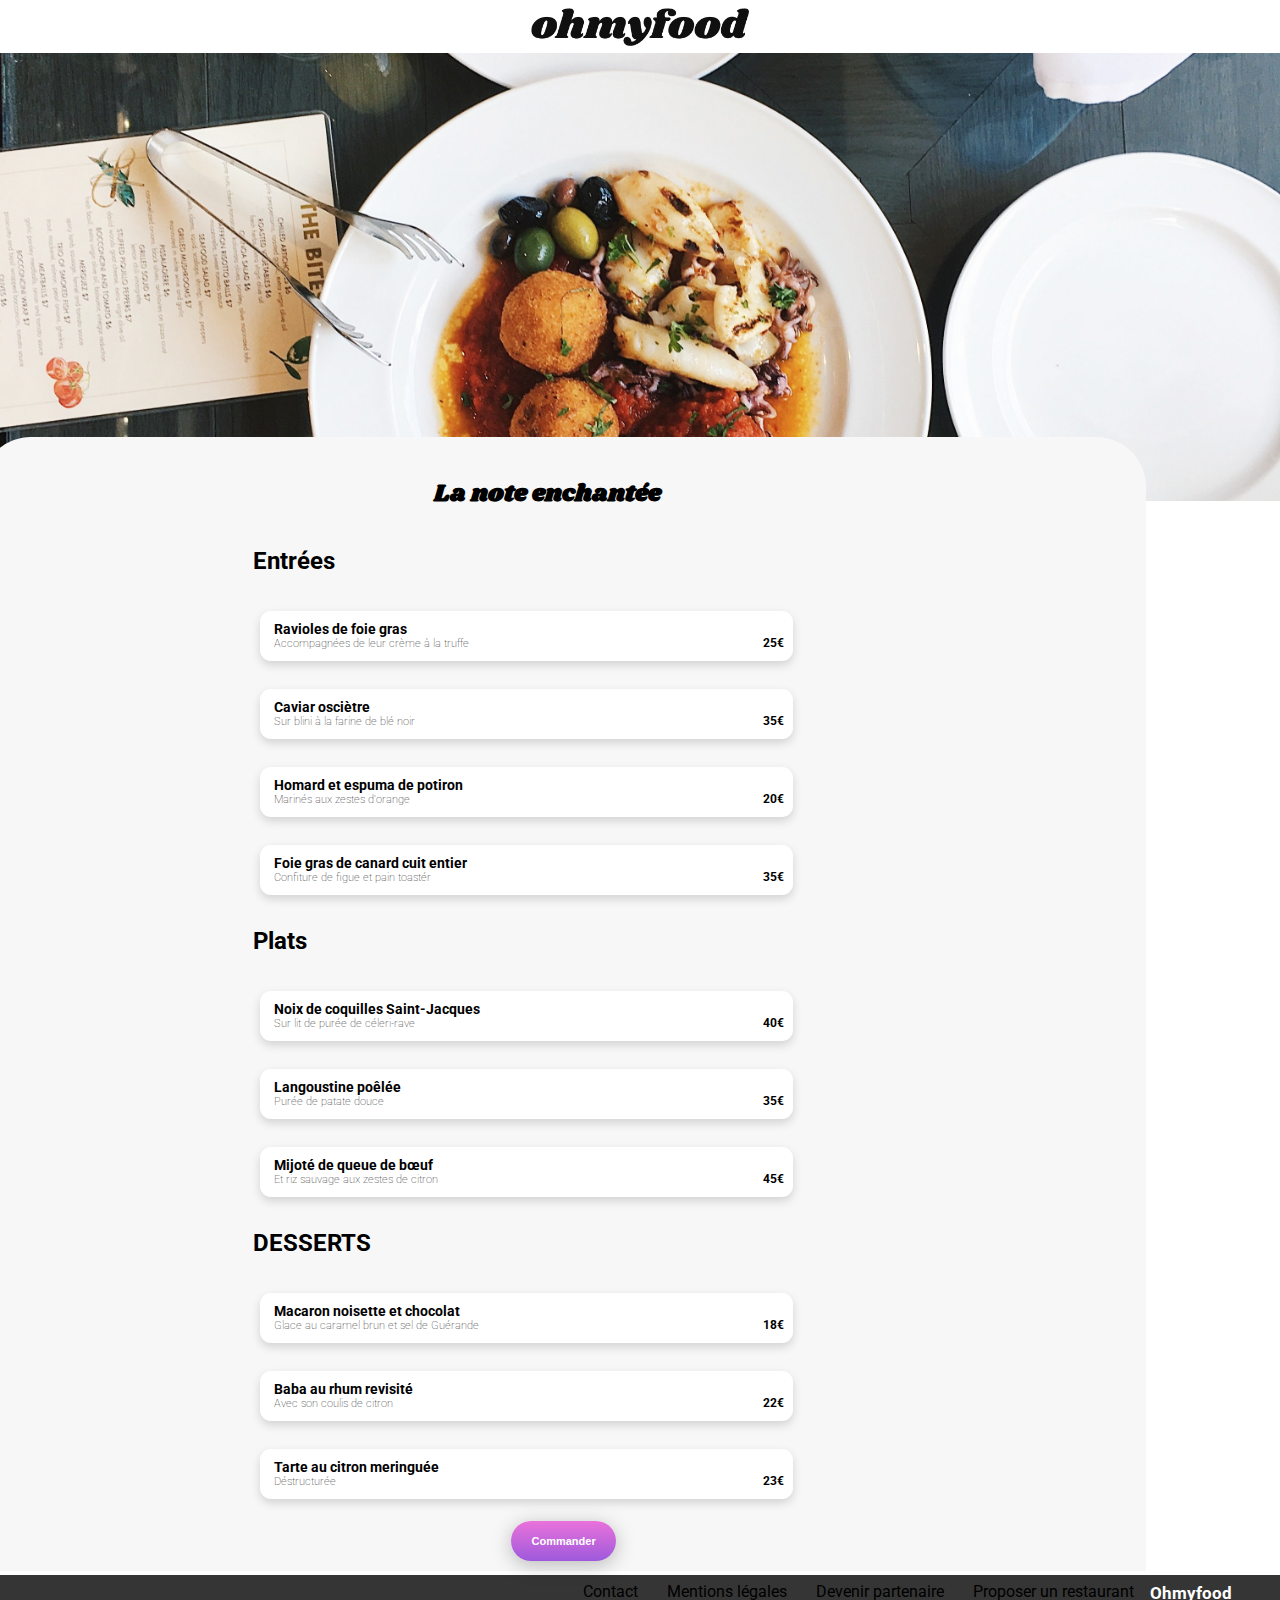
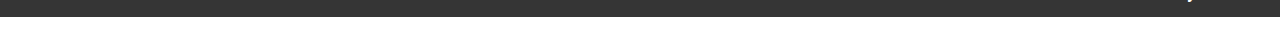
==== Restaurant/La_note_enchantée.html @ 51f09596 "Page accueil + page restaurant" ====
<!DOCTYPE html>
<html lang="fr">
  <head>
    <meta charset="UTF-8" />
    <meta http-equiv="X-UA-Compatible" content="IE=edge" />
    <meta name="viewport" content="width=device-width, initial-scale=1.0" />
    <title>Booki</title>
    <link rel="preconnect" href="https://fonts.googleapis.com" />
    <link rel="preconnect" href="https://fonts.gstatic.com" crossorigin />
    <link
      href="https://fonts.googleapis.com/css2?family=Raleway:wght@400;500;700&display=swap"
      rel="stylesheet"
    />
    <link
      rel="stylesheet"
      href="https://cdnjs.cloudflare.com/ajax/libs/font-awesome/6.2.1/css/all.min.css"
      integrity="sha512-MV7K8+y+gLIBoVD59lQIYicR65iaqukzvf/nwasF0nqhPay5w/9lJmVM2hMDcnK1OnMGCdVK+iQrJ7lzPJQd1w=="
      crossorigin="anonymous"
      referrerpolicy="no-referrer"
    />
    <link
      href="https://fonts.googleapis.com/css2?family=Roboto:wght@300&family=Unbounded:wght@200&display=swap"
      rel="stylesheet"
    />
    <link
      href="https://fonts.googleapis.com/css2?family=Shrikhand&display=swap"
      rel="stylesheet"
    />
    <link rel="stylesheet" href="../main.css" />
  </head>

  <header>
    <nav>
      <div>
        <div class="Retour">
          <a href="../index.html"><i class="fa-solid fa-arrow-left"></i></a>
        </div>
        <div class="logoResto">
          <img
            class="logorestoTaille"
            src="../Images_et_textes_Ohmyfood/images/logo/ohmyfood.png"
            alt="logo Oh my food"
          />
        </div>
      </div>
    </nav>
  </header>

  <main>
    <img
      class="imgResto"
      src="../Images_et_textes_Ohmyfood/images/restaurants/stil-u2Lp8tXIcjw-unsplash.jpg"
      alt="La palette du gout"
    />

    <section class="carte">
      <div class="Titre">
        <h1 class="titreCarte">La note enchantée</h1>
        <i id="coeurResto" class="fa-regular fa-heart nobg"></i>
      </div>
      <div class="positionPlat">
        <div>
          <h2 class="EPD">Entrées</h2>
        </div>
        <article>
          <div class="encadrementRestaurant">
            <h3 class="titrePlat">Ravioles de foie gras</h3>
            <p class="supPlat">Accompagnées de leur crème à la truffe</p>
            <span class="prix">25€</span>
          </div>
        </article>

        <article>
          <div class="encadrementRestaurant">
            <h3 class="titrePlat">Caviar osciètre</h3>
            <p class="supPlat">Sur blini à la farine de blé noir</p>
            <span class="prix">35€</span>
          </div>
        </article>

        <article>
          <div class="encadrementRestaurant">
            <h3 class="titrePlat">Homard et espuma de potiron</h3>
            <p class="supPlat">Marinés aux zestes d'orange</p>
            <span class="prix">20€</span>
          </div>
        </article>

        <article>
          <div class="encadrementRestaurant">
            <h3 class="titrePlat">Foie gras de canard cuit entier</h3>
            <p class="supPlat">Confiture de figue et pain toastér</p>
            <span class="prix">35€</span>
          </div>
        </article>
      </div>

      <div class="positionPlat">
        <div>
          <h2 class="EPD">Plats</h2>
        </div>
        <article>
          <div class="encadrementRestaurant">
            <h3 class="titrePlat">Noix de coquilles Saint-Jacques</h3>
            <p class="supPlat">Sur lit de purée de céleri-rave</p>
            <span class="prix">40€</span>
          </div>
        </article>

        <article>
          <div class="encadrementRestaurant">
            <h3 class="titrePlat">Langoustine poêlée</h3>
            <p class="supPlat">Purée de patate douce</p>
            <span class="prix">35€</span>
          </div>
        </article>

        <article>
          <div class="encadrementRestaurant">
            <h3 class="titrePlat">Mijoté de queue de bœuf</h3>
            <p class="supPlat">Et riz sauvage aux zestes de citron</p>
            <span class="prix">45€</span>
          </div>
        </article>
      </div>

      <div class="positionPlat">
        <div>
          <h2 class="EPD">DESSERTS</h2>
        </div>
        <article>
          <div class="encadrementRestaurant">
            <h3 class="titrePlat">Macaron noisette et chocolat</h3>
            <p class="supPlat">Glace au caramel brun et sel de Guérande</p>
            <span class="prix">18€</span>
          </div>
        </article>

        <article>
          <div class="encadrementRestaurant">
            <h3 class="titrePlat">Baba au rhum revisité</h3>
            <p class="supPlat">Avec son coulis de citron</p>
            <span class="prix">22€</span>
          </div>
        </article>

        <article>
          <div class="encadrementRestaurant">
            <h3 class="titrePlat">Tarte au citron meringuée</h3>
            <p class="supPlat">Déstructurée</p>
            <span class="prix">23€</span>
          </div>
        </article>
      </div>
      <div class="positionButtonCommande">
        <button id="CommandeBtn">Commander</button>
      </div>
    </section>
  </main>
  <footer class="fondFooter">
    <h2 class="titreFooter">Ohmyfood</h2>
    <ul class="PositionFooter">
      <li>
        <a href="#" class="list__link link__bold">
          <i class="fa-solid fa-utensils"></i>
          Proposer un restaurant
        </a>
      </li>
      <li>
        <a href="#" class="list__link link__bold hand">
          <i class="fa-solid fa-handshake-angle" id="hand"></i>
          Devenir partenaire
        </a>
      </li>
      <li>
        <a href="#" class="list__link colorFooter">Mentions légales</a>
      </li>

      <li>
        <a href="mailto:contact@ohmyfood.com" class="list__link">Contact</a>
      </li>
    </ul>
  </footer>
</html>
---- main.css ----
body{
  margin: 0;
  font-family: "roboto", sans-serif;
}

img#logoTaille {
  width: 172px;
}

.iconSpace {
  margin-right: 9px;
}

.ville {
  width: 100%;
  background-color: #eaeaea;
  height: 42px;
  margin-bottom: -21px;
  display: flex;
  justify-content: center;
  align-items: center;
}

h1#reserve {
  font-size: 22px;
  text-align: center;
  padding-top: 10px;
  display: flex;
  justify-content: center;
}

p#decouvrir {
  text-align: center;
  font-size: 14px;
}

.Reservation {
  background-color: #f6f6f6;
  height: 193px;
}

.titreFonction {
  display: flex;
  justify-content: flex-start;
  margin-left: 21px;
}

.categorie {
  display: flex;
  flex-direction: column;
  align-items: center;
}

.encadrement {
  position: relative;
  flex-grow: 1;
  border-radius: 20px;
  box-shadow: 0px 4px 10px rgba(0, 0, 0, 0.15);
  padding: 21px;
  font-weight: bold;
  text-align: center;
  margin-top: 16px;
  margin-left: 21px;
  width: 70%;
  font-size: 14px;
  margin-bottom: 16px;
  background: #f6f6f6;
}

.num {
  background-color: #9356dc;
  border-radius: 50%;
  height: 19px;
  width: 19px;
  text-align: center;
  position: absolute;
  color: white;
  left: -2%;
}

.restaurant {
  background-color: #f6f6f6;
  height: 100%;
  display: flex;
  flex-direction: column;
}

.encadrementResto {
  position: relative;
  border-radius: 20px;
  box-shadow: 0px 4px 10px rgba(0, 0, 0, 0.15);
  padding: 2px;
  font-weight: bold;
  text-align: center;
  margin-top: 16px;
  width: 82%;
  font-size: 14px;
  height: 197px;
  margin-bottom: 12px;
  background: white;
}

.image {
  border-radius: 15px 15px 0 0;
  -o-object-fit: cover;
  object-fit: cover;
  height: 73%;
  width: 100%;
}

.titre {
  display: flex;
  margin: 0;
  margin-top: 9px;
  margin-left: 10px;
}

.nouveau {
  content: "Nouveau";
  position: absolute;
  background-color: #99E2D0;
  font-size: 14px;
  padding: 6px 10px;
  color: #278870;
  border-radius: 2px;
  right: 17px;
  top: 13px;
}

.text {
  display: flex;
  margin: 0;
  margin-top: 5px;
  font-weight: 300;
  font-size: 12px;
  margin-left: 8px;
}

.coeur {
  position: absolute;
  right: 15px;
  top: 161px;
}

#titreResto {
  margin-left: 8%;
}

a {
  text-decoration: none;
  color: black;
}

.fondFooter {
  background-color: #353535;
  color: white;
}

li {
  list-style-type: none;
  color: white;
  margin-top: 7px;
}

#colorFooter {
  color: white;
}

button#reservationBtn {
  font-weight: bold;
  color: white;
  font-size: 16px;
  color: white;
  font-size: 11px;
  border-radius: 30px;
  border: none;
  background: linear-gradient(to top, #9356dc -14%, #ff79da 128%);
  box-shadow: 0px 4px 20px rgba(0, 0, 0, 0.25);
  width: 74%;
  height: 39px;
  display: flex;
  align-items: center;
  justify-content: center;
  margin-left: 11%;
}

#reservationBtn:hover {
  opacity: 0.8;
  box-shadow: 0px 8px 27px 0px rgba(0, 0, 0, 0.3);
}

.titreFooter {
  padding-top: 13px;
  margin-left: 34px;
  margin-top: 0;
  font-size: 14px;
}

span {
  font-weight: bold;
}

ul.PositionFooter {
  margin: 0;
}

.positionCardResto {
  margin-left: 18%;
}

@media screen and (min-width: 1024px) {
  body {
    margin: 0;
    font-family: "roboto", sans-serif;
  }
  img {
    display: flex;
    justify-content: center;
  }
  button#reservationBtn {
    font-weight: bold;
    color: white;
    font-size: 16px;
    color: white;
    font-size: 11px;
    border-radius: 30px;
    border: none;
    background: linear-gradient(to top, #9356dc -14%, #ff79da 128%);
    box-shadow: 0px 4px 20px rgba(0, 0, 0, 0.25);
    width: 18%;
    height: 46px;
    margin-left: 41%;
  }
  .titreFonction {
    margin-left: 2rem;
    display: flex;
    justify-content: flex-start;
    font-weight: 700;
    font-size: 17px;
  }
  #titreResto {
    margin-right: 58%;
  }
  .encadrement {
    position: relative;
    flex-grow: 1;
    border-radius: 20px;
    box-shadow: 0px 4px 10px rgba(0, 0, 0, 0.15);
    padding: 21px;
    font-weight: bold;
    text-align: center;
    margin-top: 16px;
    margin-left: 3%;
    width: 8%;
    font-size: 14px;
    display: flex;
    justify-content: center;
    align-items: center;
    background: #f6f6f6;
  }
  .num {
    background-color: #9356dc;
    border-radius: 50%;
    height: 19px;
    width: 19px;
    text-align: center;
    position: absolute;
    color: white;
    left: -1%;
  }
  .image {
    border-radius: 30px 30px 0 0;
    -o-object-fit: cover;
       object-fit: cover;
    height: 71%;
    width: 100%;
    margin-left: 0px;
  }
  .titreResto {
    margin-right: 25%;
  }
  .encadrementResto {
    padding: 2px;
    width: 42%;
    height: 239px;
  }
  .restaurant {
    background-color: #f6f6f6;
    height: 100%;
    display: flex;
    flex-direction: column;
    align-items: center;
  }
  section.Fonctionnement {
    display: flex;
    flex-direction: column;
    flex-wrap: wrap;
    width: 70%;
    padding-left: 16%;
  }
  .categorie {
    display: flex;
    flex-direction: row;
    flex-wrap: wrap;
  }
  .positionCardResto {
    display: flex;
    flex-flow: row wrap;
    align-items: center;
    width: 64%;
    gap: 45px;
    justify-content: center;
  }
  ul.PositionFooter {
    display: flex;
    flex-direction: row-reverse;
    gap: 29px;
  }
  .fondFooter {
    background-color: #353535;
    color: white;
    display: flex;
    flex-direction: row-reverse;
  }
  .titreFooter {
    margin-right: 48px;
    margin-left: 16px;
    margin-top: -5px;
    font-size: 17px;
  }
  .coeur {
    position: absolute;
    right: 15px;
    top: 196px;
  }
  .ville {
    width: 100%;
    background-color: #eaeaea;
    height: 42px;
    margin-bottom: -35px;
    display: flex;
    justify-content: center;
    align-items: center;
  }
  h1#reserve {
    font-size: 42px;
    text-align: center;
    padding-top: 10px;
    display: flex;
    justify-content: center;
  }
  p#decouvrir {
    text-align: center;
    font-size: 18px;
    margin-top: -17px;
  }
  .positionCardResto {
    margin-left: 0%;
  }
}
.imgResto {
  width: 100%;
  height: 170px;
  -o-object-fit: cover;
     object-fit: cover;
}

.logoResto {
  width: 100%;
  height: 32px;
  display: flex;
  justify-content: center;
  margin-top: 11px;
  margin-bottom: 10px;
  align-items: center;
}

.logorestoTaille {
  width: 65%;
}

.Retour {
  position: absolute;
  left: 10px;
  top: 20px;
}

.carte {
  position: relative;
  top: -64px;
  border-radius: 50px 50px 0 0;
  margin-bottom: -60px;
  background-color: #f7f7f7;
  height: 55rem;
}

.carteNote {
  position: relative;
  top: -64px;
  border-radius: 50px 50px 0 0;
  margin-bottom: -60px;
  background-color: #f7f7f7;
  height: 55rem;
}

.Titre {
  display: flex;
  flex-direction: row;
  justify-content: center;
}

.titreCarte {
  font-size: 20px;
  padding-top: 23px;
  margin-right: 33px;
  font-family: Shrikhand;
}

i#coeurResto {
  position: absolute;
  top: 3rem;
  left: 16rem;
}

.encadrementRestaurant {
  position: relative;
  flex-grow: 1;
  border-radius: 11px;
  box-shadow: 0px 4px 10px rgba(0, 0, 0, 0.15);
  padding: 21px;
  font-weight: bold;
  text-align: center;
  margin-top: 16px;
  margin-left: 7px;
  width: 78%;
  font-size: 14px;
  height: 8px;
  margin-bottom: 12px;
  background: white;
  text-align: start;
}

.titrePlat {
  margin: -7px;
  margin-bottom: 7px;
  margin-top: -11px;
  font-size: 14px;
}

.supPlat {
  margin: -7px;
  font-weight: 100;
  font-size: 11px;
}

.prix {
  position: absolute;
  right: 9px;
  top: 25px;
  font-size: 12px;
}

h2#EPD {
  font-weight: 300;
  font-size: 16px;
  margin-left: 12px;
  border-bottom: 2px solid #99e2d0;
  width: 28px;
}

button#CommandeBtn {
  font-weight: bold;
  color: white;
  font-size: 16px;
  color: white;
  font-size: 11px;
  border-radius: 30px;
  border: none;
  background: linear-gradient(to top, #9356dc -14%, #ff79da 128%);
  box-shadow: 0px 4px 20px rgba(0, 0, 0, 0.25);
  width: 74%;
  height: 39px;
  display: flex;
  align-items: center;
  justify-content: center;
  margin-left: 12%;
  margin-top: 19px;
}

@media screen and (min-width: 1024px) {
  body {
    margin: 0;
    font-family: "roboto", sans-serif;
  }
  .logorestoTaille {
    width: 13%;
  }
  .imgResto {
    width: 100%;
    height: 28rem;
    -o-object-fit: cover;
       object-fit: cover;
  }
  .carte {
    position: relative;
    top: -64px;
    border-radius: 50px 50px 0 0;
    margin-bottom: -60px;
    background-color: #f7f7f7;
    height: 100%;
    margin-left: 250px;
    right: 21%;
    width: 91%;
  }
  .titreCarte {
    font-size: 24px;
    display: flex;
    justify-content: center;
    font-weight: bold;
    font-family: Shrikhand;
  }
  .Titre {
    display: flex;
    justify-content: center;
    flex-direction: row;
  }
  i#coeurResto {
    padding-top: 5px;
    padding-left: 20rem;
  }
  .positionPlat {
    display: flex;
    flex-direction: column;
    width: 54%;
    margin-left: 17rem;
  }
  button#CommandeBtn {
    font-weight: bold;
    color: white;
    font-size: 16px;
    color: white;
    font-size: 11px;
    border-radius: 30px;
    border: none;
    background: linear-gradient(to top, #9356dc -14%, #ff79da 128%);
    box-shadow: 0px 4px 20px rgba(0, 0, 0, 0.25);
    width: 9%;
    height: 40px;
    margin: 10px;
  }
  .positionButtonCommande {
    display: flex;
    justify-content: center;
  }
}
@media screen and (min-width: 1440px) {
  .logorestoTaille {
    width: 23%;
  }
  .carte {
    position: relative;
    top: -64px;
    border-radius: 50px 50px 0 0;
    margin-bottom: -60px;
    background-color: #f7f7f7;
    height: 100%;
    margin-left: 250px;
    right: 13%;
    width: 91%;
  }
  i#coeurResto {
    padding-top: 5px;
    padding-left: 33rem;
  }
  .positionPlat {
    display: flex;
    flex-direction: column;
    width: 54%;
    margin-left: 23rem;
  }
}
@media screen and (min-width: 768px) {
  i#coeurResto {
    position: absolute;
    top: 3rem;
    left: 30rem;
  }
  .logorestoTaille {
    width: 17%;
  }
}/*# sourceMappingURL=main.css.map */
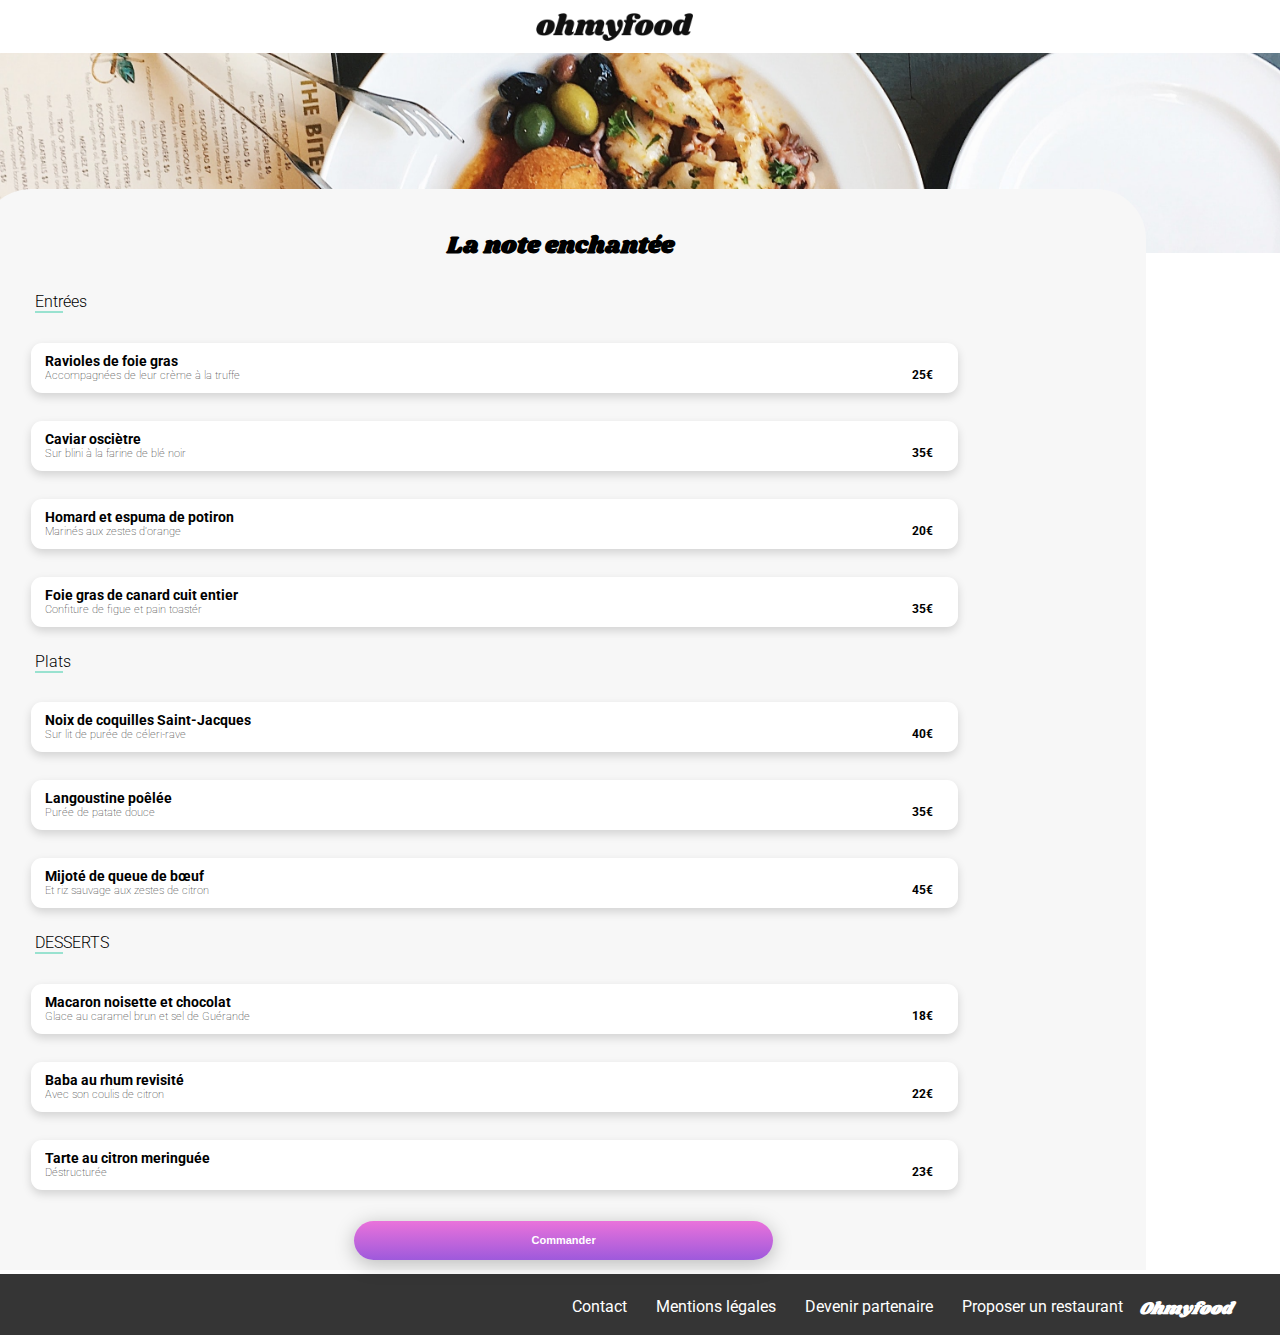
==== commit b40d57c4: "correction bug" ====
--- a/Restaurant/La_note_enchantée.html
+++ b/Restaurant/La_note_enchantée.html
@@ -33,7 +33,9 @@
     <nav>
       <div>
         <div class="Retour">
-          <a href="../index.html"><i class="fa-solid fa-arrow-left"></i></a>
+          <a id="colorretour" href="../index.html"
+            ><i class="fa-solid fa-arrow-left"></i
+          ></a>
         </div>
         <div class="logoResto">
           <img
@@ -56,7 +58,10 @@
     <section class="carte">
       <div class="Titre">
         <h1 class="titreCarte">La note enchantée</h1>
-        <i id="coeurResto" class="fa-regular fa-heart nobg"></i>
+        <div class="coeurResto">
+          <i class="fa-regular fa-heart nobg"></i>
+          <i class="fa-solid fa-heart bg"></i>
+        </div>
       </div>
       <div class="positionPlat">
         <div>
@@ -67,6 +72,9 @@
             <h3 class="titrePlat">Ravioles de foie gras</h3>
             <p class="supPlat">Accompagnées de leur crème à la truffe</p>
             <span class="prix">25€</span>
+            <div class="validation">
+              <i class="fa-solid fa-circle-check"></i>
+            </div>
           </div>
         </article>
 
@@ -75,6 +83,9 @@
             <h3 class="titrePlat">Caviar osciètre</h3>
             <p class="supPlat">Sur blini à la farine de blé noir</p>
             <span class="prix">35€</span>
+            <div class="validation">
+              <i class="fa-solid fa-circle-check"></i>
+            </div>
           </div>
         </article>
 
@@ -83,6 +94,9 @@
             <h3 class="titrePlat">Homard et espuma de potiron</h3>
             <p class="supPlat">Marinés aux zestes d'orange</p>
             <span class="prix">20€</span>
+            <div class="validation">
+              <i class="fa-solid fa-circle-check"></i>
+            </div>
           </div>
         </article>
 
@@ -91,11 +105,14 @@
             <h3 class="titrePlat">Foie gras de canard cuit entier</h3>
             <p class="supPlat">Confiture de figue et pain toastér</p>
             <span class="prix">35€</span>
-          </div>
-        </article>
-      </div>
-
-      <div class="positionPlat">
+            <div class="validation">
+              <i class="fa-solid fa-circle-check"></i>
+            </div>
+          </div>
+        </article>
+      </div>
+
+      <div class="positionPlat2">
         <div>
           <h2 class="EPD">Plats</h2>
         </div>
@@ -104,6 +121,9 @@
             <h3 class="titrePlat">Noix de coquilles Saint-Jacques</h3>
             <p class="supPlat">Sur lit de purée de céleri-rave</p>
             <span class="prix">40€</span>
+            <div class="validation">
+              <i class="fa-solid fa-circle-check"></i>
+            </div>
           </div>
         </article>
 
@@ -112,6 +132,9 @@
             <h3 class="titrePlat">Langoustine poêlée</h3>
             <p class="supPlat">Purée de patate douce</p>
             <span class="prix">35€</span>
+            <div class="validation">
+              <i class="fa-solid fa-circle-check"></i>
+            </div>
           </div>
         </article>
 
@@ -120,11 +143,14 @@
             <h3 class="titrePlat">Mijoté de queue de bœuf</h3>
             <p class="supPlat">Et riz sauvage aux zestes de citron</p>
             <span class="prix">45€</span>
-          </div>
-        </article>
-      </div>
-
-      <div class="positionPlat">
+            <div class="validation">
+              <i class="fa-solid fa-circle-check"></i>
+            </div>
+          </div>
+        </article>
+      </div>
+
+      <div class="positionPlat3">
         <div>
           <h2 class="EPD">DESSERTS</h2>
         </div>
@@ -133,6 +159,9 @@
             <h3 class="titrePlat">Macaron noisette et chocolat</h3>
             <p class="supPlat">Glace au caramel brun et sel de Guérande</p>
             <span class="prix">18€</span>
+            <div class="validation">
+              <i class="fa-solid fa-circle-check"></i>
+            </div>
           </div>
         </article>
 
@@ -140,7 +169,10 @@
           <div class="encadrementRestaurant">
             <h3 class="titrePlat">Baba au rhum revisité</h3>
             <p class="supPlat">Avec son coulis de citron</p>
-            <span class="prix">22€</span>
+            <div class="prix">22€</div>
+            <div class="validation">
+              <i class="fa-solid fa-circle-check"></i>
+            </div>
           </div>
         </article>
 
@@ -149,6 +181,9 @@
             <h3 class="titrePlat">Tarte au citron meringuée</h3>
             <p class="supPlat">Déstructurée</p>
             <span class="prix">23€</span>
+            <div class="validation">
+              <i class="fa-solid fa-circle-check"></i>
+            </div>
           </div>
         </article>
       </div>
--- a/main.css
+++ b/main.css
@@ -1,10 +1,136 @@
-body{
+@keyframes heartbg {
+  from {
+    opacity: 0;
+  }
+  to {
+    opacity: 1;
+  }
+}
+@keyframes valid {
+  from {
+    width: 0px;
+  }
+  to {
+    width: 60px;
+  }
+}
+@keyframes moveInleft {
+  0% {
+    opacity: 0;
+    transform: translateX(-10px);
+  }
+  80% {
+    transform: translateX(10px);
+  }
+  100% {
+    opacity: 1;
+    transform: translate(0);
+  }
+}
+@keyframes loader {
+  100% {
+    transform: translateY(-30px);
+  }
+}
+@keyframes disappear {
+  0% {
+    transform: scale(1);
+  }
+  100% {
+    transform: scale(0);
+  }
+}
+@keyframes mooveinRight {
+  0% {
+    transform: translate(0);
+  }
+  100% {
+    transform: translateX(-45px);
+  }
+}
+/*Header*/
+img#logoTaille {
+  width: 172px;
+}
+
+.logoResto {
+  width: 100%;
+  height: 32px;
+  display: flex;
+  justify-content: center;
+  margin-top: 11px;
+  margin-bottom: 10px;
+  align-items: center;
+}
+
+.logorestoTaille {
+  width: 157px;
+}
+
+.Retour {
+  position: absolute;
+  left: 10px;
+  top: 20px;
+}
+
+a#colorretour {
+  color: black;
+}
+
+.titreFooter {
+  padding-top: 13px;
+  margin-left: 34px;
+  margin-top: 0;
+  font-size: 14px;
+  font-family: Shrikhand;
+  font-style: italic;
+}
+
+.fondFooter {
+  background-color: #353535;
+  color: #ffffff;
+}
+
+ul.PositionFooter {
+  margin: 0;
+}
+
+.titreFooter {
+  margin-right: 48px;
+  margin-left: 16px;
+  margin-top: 10px;
+  font-size: 17px;
+  font-family: Shrikhand;
+  font-style: italic;
+}
+
+@media screen and (min-width: 1024px) {
+  .logorestoTaille {
+    margin-right: 51px;
+    width: 157px;
+  }
+  .imgResto {
+    width: 100%;
+    height: 28rem;
+    -o-object-fit: cover;
+       object-fit: cover;
+  }
+  ul.PositionFooter {
+    display: flex;
+    flex-direction: row-reverse;
+    gap: 29px;
+    padding-top: 16px;
+  }
+  .fondFooter {
+    background-color: #353535;
+    color: #ffffff;
+    display: flex;
+    flex-direction: row-reverse;
+  }
+}
+body {
   margin: 0;
   font-family: "roboto", sans-serif;
-}
-
-img#logoTaille {
-  width: 172px;
 }
 
 .iconSpace {
@@ -42,7 +168,7 @@
 .titreFonction {
   display: flex;
   justify-content: flex-start;
-  margin-left: 21px;
+  margin-left: 30px;
 }
 
 .categorie {
@@ -60,11 +186,14 @@
   font-weight: bold;
   text-align: center;
   margin-top: 16px;
-  margin-left: 21px;
   width: 70%;
   font-size: 14px;
   margin-bottom: 16px;
   background: #f6f6f6;
+}
+
+.encadrement:hover i {
+  color: #9356dc;
 }
 
 .num {
@@ -74,7 +203,7 @@
   width: 19px;
   text-align: center;
   position: absolute;
-  color: white;
+  color: #ffffff;
   left: -2%;
 }
 
@@ -93,11 +222,12 @@
   font-weight: bold;
   text-align: center;
   margin-top: 16px;
-  width: 82%;
+  width: 74%;
   font-size: 14px;
   height: 197px;
   margin-bottom: 12px;
-  background: white;
+  background-color: #ffffff;
+  margin-left: 1px;
 }
 
 .image {
@@ -111,14 +241,15 @@
 .titre {
   display: flex;
   margin: 0;
-  margin-top: 9px;
-  margin-left: 10px;
+  margin-top: 4px;
+  margin-left: 17px;
+  color: black;
 }
 
 .nouveau {
   content: "Nouveau";
   position: absolute;
-  background-color: #99E2D0;
+  background-color: #99e2d0;
   font-size: 14px;
   padding: 6px 10px;
   color: #278870;
@@ -130,47 +261,36 @@
 .text {
   display: flex;
   margin: 0;
-  margin-top: 5px;
+  margin-top: 4px;
   font-weight: 300;
   font-size: 12px;
-  margin-left: 8px;
-}
-
-.coeur {
-  position: absolute;
-  right: 15px;
-  top: 161px;
+  margin-left: 18px;
+  color: black;
 }
 
 #titreResto {
-  margin-left: 8%;
+  margin: 0;
+  display: flex;
+  justify-content: flex-start;
+  margin-left: 30px;
+  padding-top: 15px;
 }
 
 a {
   text-decoration: none;
-  color: black;
-}
-
-.fondFooter {
-  background-color: #353535;
-  color: white;
+  color: #ffffff;
 }
 
 li {
   list-style-type: none;
-  color: white;
+  color: #ffffff;
   margin-top: 7px;
-}
-
-#colorFooter {
-  color: white;
 }
 
 button#reservationBtn {
   font-weight: bold;
-  color: white;
   font-size: 16px;
-  color: white;
+  color: #ffffff;
   font-size: 11px;
   border-radius: 30px;
   border: none;
@@ -189,23 +309,86 @@
   box-shadow: 0px 8px 27px 0px rgba(0, 0, 0, 0.3);
 }
 
-.titreFooter {
-  padding-top: 13px;
-  margin-left: 34px;
-  margin-top: 0;
-  font-size: 14px;
-}
-
 span {
   font-weight: bold;
 }
 
-ul.PositionFooter {
-  margin: 0;
-}
-
 .positionCardResto {
-  margin-left: 18%;
+  display: flex;
+  flex-direction: column;
+  align-items: center;
+}
+
+.coeur {
+  position: absolute;
+  right: -7px;
+  top: 158px;
+  color: black;
+  font-size: 25px;
+}
+
+i.fa-solid.fa-heart.bg {
+  opacity: 0;
+  transition: all 500ms ease-in-out;
+  background: linear-gradient(to top, #9356DC -14%, #FF79DA 128%);
+  background: -webkit- linear-gradient(to top, #9356DC -14%, #FF79DA 128%);
+  -webkit-background-clip: text;
+  -webkit-text-fill-color: transparent;
+  position: absolute;
+  left: 0px;
+  top: 1px;
+}
+
+i.fa-solid.fa-heart.bg:hover {
+  animation: heartbg;
+  opacity: 1;
+}
+
+.loaderContainer {
+  position: fixed;
+  background: #ffffff;
+  opacity: 0.5;
+  width: 100%;
+  height: 100%;
+  display: flex;
+  justify-content: center;
+  align-items: center;
+  z-index: 1;
+  animation: disappear 200ms;
+  animation-delay: 5s;
+  animation-fill-mode: forwards;
+}
+
+.point1 {
+  width: 50px;
+  height: 50px;
+  border-radius: 50%;
+  background: black;
+  opacity: 1;
+  margin: 0 15px;
+  animation: loader infinite 0.3s alternate;
+}
+
+.point2 {
+  width: 50px;
+  height: 50px;
+  border-radius: 50%;
+  background: black;
+  opacity: 1;
+  margin: 0 15px;
+  animation: loader infinite 0.3s alternate;
+  animation-delay: 0.05s;
+}
+
+.point3 {
+  width: 50px;
+  height: 50px;
+  border-radius: 50%;
+  background: black;
+  opacity: 1;
+  margin: 0 15px;
+  animation: loader infinite 0.3s alternate;
+  animation-delay: 0.1s;
 }
 
 @media screen and (min-width: 1024px) {
@@ -213,15 +396,23 @@
     margin: 0;
     font-family: "roboto", sans-serif;
   }
+  .positionCardResto {
+    display: flex;
+    flex-direction: row;
+    align-items: center;
+    flex-wrap: wrap;
+    margin-left: 41px;
+    gap: 32px;
+    justify-content: center;
+  }
   img {
     display: flex;
     justify-content: center;
   }
   button#reservationBtn {
     font-weight: bold;
-    color: white;
+    color: #ffffff;
     font-size: 16px;
-    color: white;
     font-size: 11px;
     border-radius: 30px;
     border: none;
@@ -232,14 +423,11 @@
     margin-left: 41%;
   }
   .titreFonction {
-    margin-left: 2rem;
+    margin-left: 21px;
     display: flex;
     justify-content: flex-start;
     font-weight: 700;
     font-size: 17px;
-  }
-  #titreResto {
-    margin-right: 58%;
   }
   .encadrement {
     position: relative;
@@ -265,19 +453,35 @@
     width: 19px;
     text-align: center;
     position: absolute;
-    color: white;
+    color: #ffffff;
     left: -1%;
   }
   .image {
-    border-radius: 30px 30px 0 0;
+    border-radius: 15px 15px 0 0;
     -o-object-fit: cover;
        object-fit: cover;
     height: 71%;
     width: 100%;
     margin-left: 0px;
   }
-  .titreResto {
-    margin-right: 25%;
+  #titreResto {
+    margin-left: -55%;
+  }
+  .titre {
+    display: flex;
+    margin: 0;
+    margin-top: 20px;
+    margin-left: 17px;
+    color: black;
+  }
+  .text {
+    display: flex;
+    margin: 0;
+    margin-top: 6px;
+    font-weight: 300;
+    font-size: 12px;
+    margin-left: 18px;
+    color: black;
   }
   .encadrementResto {
     padding: 2px;
@@ -303,35 +507,15 @@
     flex-direction: row;
     flex-wrap: wrap;
   }
-  .positionCardResto {
-    display: flex;
-    flex-flow: row wrap;
-    align-items: center;
-    width: 64%;
-    gap: 45px;
-    justify-content: center;
-  }
-  ul.PositionFooter {
-    display: flex;
-    flex-direction: row-reverse;
-    gap: 29px;
-  }
-  .fondFooter {
-    background-color: #353535;
+  a#colorRestaurant {
     color: white;
-    display: flex;
-    flex-direction: row-reverse;
-  }
-  .titreFooter {
-    margin-right: 48px;
-    margin-left: 16px;
-    margin-top: -5px;
-    font-size: 17px;
   }
   .coeur {
     position: absolute;
     right: 15px;
     top: 196px;
+    color: black;
+    font-size: 25px;
   }
   .ville {
     width: 100%;
@@ -354,35 +538,12 @@
     font-size: 18px;
     margin-top: -17px;
   }
-  .positionCardResto {
-    margin-left: 0%;
-  }
 }
 .imgResto {
   width: 100%;
-  height: 170px;
   -o-object-fit: cover;
      object-fit: cover;
-}
-
-.logoResto {
-  width: 100%;
-  height: 32px;
-  display: flex;
-  justify-content: center;
-  margin-top: 11px;
-  margin-bottom: 10px;
-  align-items: center;
-}
-
-.logorestoTaille {
-  width: 65%;
-}
-
-.Retour {
-  position: absolute;
-  left: 10px;
-  top: 20px;
+  height: 200px;
 }
 
 .carte {
@@ -391,7 +552,7 @@
   border-radius: 50px 50px 0 0;
   margin-bottom: -60px;
   background-color: #f7f7f7;
-  height: 55rem;
+  height: 100%;
 }
 
 .carteNote {
@@ -400,7 +561,7 @@
   border-radius: 50px 50px 0 0;
   margin-bottom: -60px;
   background-color: #f7f7f7;
-  height: 55rem;
+  height: 100%;
 }
 
 .Titre {
@@ -412,14 +573,25 @@
 .titreCarte {
   font-size: 20px;
   padding-top: 23px;
-  margin-right: 33px;
+  margin-right: 7px;
   font-family: Shrikhand;
 }
 
-i#coeurResto {
-  position: absolute;
-  top: 3rem;
-  left: 16rem;
+.coeurResto {
+  margin-top: 39px;
+  font-size: 25px;
+}
+
+i.fa-solid.fa-heart.bg {
+  opacity: 0;
+  transition: all 500ms ease-in-out;
+  background: linear-gradient(to top, #9356DC -14%, #FF79DA 128%);
+  background: -webkit- linear-gradient(to top, #9356DC -14%, #FF79DA 128%);
+  -webkit-background-clip: text;
+  -webkit-text-fill-color: transparent;
+  position: relative;
+  left: -31px;
+  top: 0px;
 }
 
 .encadrementRestaurant {
@@ -431,12 +603,12 @@
   font-weight: bold;
   text-align: center;
   margin-top: 16px;
-  margin-left: 7px;
-  width: 78%;
+  margin-left: 17px;
+  width: 76%;
   font-size: 14px;
   height: 8px;
   margin-bottom: 12px;
-  background: white;
+  background: #ffffff;
   text-align: start;
 }
 
@@ -445,22 +617,30 @@
   margin-bottom: 7px;
   margin-top: -11px;
   font-size: 14px;
+  overflow: hidden;
+  white-space: nowrap;
+  text-overflow: ellipsis;
+  padding-right: 25px;
 }
 
 .supPlat {
   margin: -7px;
   font-weight: 100;
   font-size: 11px;
+  overflow: hidden;
+  white-space: nowrap;
+  text-overflow: ellipsis;
+  padding-right: 27px;
 }
 
 .prix {
   position: absolute;
-  right: 9px;
+  right: 25px;
   top: 25px;
   font-size: 12px;
 }
 
-h2#EPD {
+h2.EPD {
   font-weight: 300;
   font-size: 16px;
   margin-left: 12px;
@@ -468,11 +648,15 @@
   width: 28px;
 }
 
+.positionButtonCommande {
+  display: flex;
+  justify-content: center;
+}
+
 button#CommandeBtn {
   font-weight: bold;
-  color: white;
+  color: #ffffff;
   font-size: 16px;
-  color: white;
   font-size: 11px;
   border-radius: 30px;
   border: none;
@@ -483,8 +667,56 @@
   display: flex;
   align-items: center;
   justify-content: center;
-  margin-left: 12%;
   margin-top: 19px;
+}
+
+.validation {
+  position: absolute;
+  right: 0px;
+  top: 0px;
+  font-size: 12px;
+  background-color: #99E2D0;
+  border-radius: 0 10px 10px 0;
+  color: white;
+  height: 50px;
+  display: flex;
+  justify-content: center;
+  align-items: center;
+  width: 0;
+  right: 7px;
+}
+
+.encadrementRestaurant:hover .validation {
+  display: flex;
+  align-items: center;
+  justify-content: center;
+  animation: valid 500ms;
+  transform-origin: 100%;
+  right: 0;
+  animation-fill-mode: forwards;
+}
+.encadrementRestaurant:hover .prix {
+  position: absolute;
+  right: 25px;
+  top: 25px;
+  font-size: 12px;
+  animation: mooveinRight 500ms;
+  animation-fill-mode: forwards;
+}
+
+.positionPlat {
+  animation-name: moveInleft;
+  animation-duration: 2s;
+}
+
+.positionPlat2 {
+  animation-name: moveInleft;
+  animation-duration: 4s;
+}
+
+.positionPlat3 {
+  animation-name: moveInleft;
+  animation-duration: 6s;
 }
 
 @media screen and (min-width: 1024px) {
@@ -492,14 +724,20 @@
     margin: 0;
     font-family: "roboto", sans-serif;
   }
-  .logorestoTaille {
-    width: 13%;
-  }
-  .imgResto {
-    width: 100%;
-    height: 28rem;
-    -o-object-fit: cover;
-       object-fit: cover;
+  .coeurResto {
+    margin-top: 45px;
+    font-size: 25px;
+  }
+  i.fa-solid.fa-heart.bg {
+    opacity: 0;
+    transition: all 500ms ease-in-out;
+    background: linear-gradient(to top, #9356DC -14%, #FF79DA 128%);
+    background: -webkit- linear-gradient(to top, #9356DC -14%, #FF79DA 128%);
+    -webkit-background-clip: text;
+    -webkit-text-fill-color: transparent;
+    position: relative;
+    left: -31px;
+    top: 0px;
   }
   .carte {
     position: relative;
@@ -524,21 +762,52 @@
     justify-content: center;
     flex-direction: row;
   }
-  i#coeurResto {
-    padding-top: 5px;
-    padding-left: 20rem;
+  h2.EPD {
+    font-weight: 300;
+    font-size: 16px;
+    margin-left: 54px;
+    border-bottom: 2px solid #99e2d0;
+    width: 28px;
+  }
+  .encadrementRestaurant {
+    position: relative;
+    flex-grow: 1;
+    border-radius: 11px;
+    box-shadow: 0px 4px 10px rgba(0, 0, 0, 0.15);
+    padding: 21px;
+    font-weight: bold;
+    text-align: center;
+    margin-top: 16px;
+    margin-left: 72px;
+    width: 76%;
+    font-size: 14px;
+    height: 8px;
+    margin-bottom: 12px;
+    background: #ffffff;
+    text-align: start;
   }
   .positionPlat {
     display: flex;
     flex-direction: column;
-    width: 54%;
-    margin-left: 17rem;
+    animation-name: moveInleft;
+    animation-duration: 2s;
+  }
+  .positionPlat2 {
+    display: flex;
+    flex-direction: column;
+    animation-name: moveInleft;
+    animation-duration: 4s;
+  }
+  .positionPlat3 {
+    display: flex;
+    flex-direction: column;
+    animation-name: moveInleft;
+    animation-duration: 6s;
   }
   button#CommandeBtn {
     font-weight: bold;
-    color: white;
+    color: #ffffff;
     font-size: 16px;
-    color: white;
     font-size: 11px;
     border-radius: 30px;
     border: none;
@@ -548,15 +817,65 @@
     height: 40px;
     margin: 10px;
   }
+  button#CommandeBtn:hover {
+    opacity: 0.8;
+    box-shadow: 0px 8px 27px 0px rgba(0, 0, 0, 0.3);
+  }
   .positionButtonCommande {
     display: flex;
     justify-content: center;
   }
 }
+@media screen and (min-width: 768px) {
+  .carte {
+    position: relative;
+    top: -64px;
+    border-radius: 50px 50px 0 0;
+    margin-bottom: -60px;
+    background-color: #f7f7f7;
+    height: 100%;
+  }
+  .encadrementRestaurant {
+    position: relative;
+    flex-grow: 1;
+    border-radius: 11px;
+    box-shadow: 0px 4px 10px rgba(0, 0, 0, 0.15);
+    padding: 21px;
+    font-weight: bold;
+    text-align: center;
+    margin-top: 16px;
+    margin-left: 50px;
+    width: 76%;
+    font-size: 14px;
+    height: 8px;
+    margin-bottom: 12px;
+    background: #ffffff;
+    text-align: start;
+  }
+  button#CommandeBtn {
+    font-weight: bold;
+    color: #ffffff;
+    font-size: 11px;
+    border-radius: 30px;
+    border: none;
+    background: linear-gradient(to top, #9356dc -14%, #ff79da 128%);
+    box-shadow: 0px 4px 20px rgba(0, 0, 0, 0.25);
+    width: 36%;
+    height: 39px;
+    display: flex;
+    align-items: center;
+    justify-content: center;
+    margin-top: 19px;
+  }
+  h2.EPD {
+    font-weight: 300;
+    font-size: 16px;
+    margin-left: 54px;
+    border-bottom: 2px solid #99e2d0;
+    width: 28px;
+  }
+}
 @media screen and (min-width: 1440px) {
-  .logorestoTaille {
-    width: 23%;
-  }
   .carte {
     position: relative;
     top: -64px;
@@ -565,27 +884,47 @@
     background-color: #f7f7f7;
     height: 100%;
     margin-left: 250px;
-    right: 13%;
-    width: 91%;
-  }
-  i#coeurResto {
-    padding-top: 5px;
-    padding-left: 33rem;
+    right: 100px;
+    width: 87%;
+    left: -154px;
+  }
+  .encadrementRestaurant {
+    position: relative;
+    flex-grow: 1;
+    border-radius: 11px;
+    box-shadow: 0px 4px 10px rgba(0, 0, 0, 0.15);
+    padding: 21px;
+    font-weight: bold;
+    text-align: center;
+    margin-top: 16px;
+    margin-left: 14px;
+    width: 45rem;
+    font-size: 14px;
+    height: 8px;
+    margin-bottom: 12px;
+    background: #ffffff;
+    text-align: start;
   }
   .positionPlat {
     display: flex;
-    flex-direction: column;
-    width: 54%;
-    margin-left: 23rem;
-  }
-}
-@media screen and (min-width: 768px) {
-  i#coeurResto {
-    position: absolute;
-    top: 3rem;
-    left: 30rem;
-  }
-  .logorestoTaille {
-    width: 17%;
+    align-items: center;
+    align-content: center;
+  }
+  .positionPlat2 {
+    display: flex;
+    align-items: center;
+    align-content: center;
+  }
+  .positionPlat3 {
+    display: flex;
+    align-items: center;
+    align-content: center;
+  }
+  h2.EPD {
+    font-weight: 300;
+    font-size: 16px;
+    margin-left: -42px;
+    border-bottom: 2px solid #99e2d0;
+    width: 28px;
   }
 }/*# sourceMappingURL=main.css.map */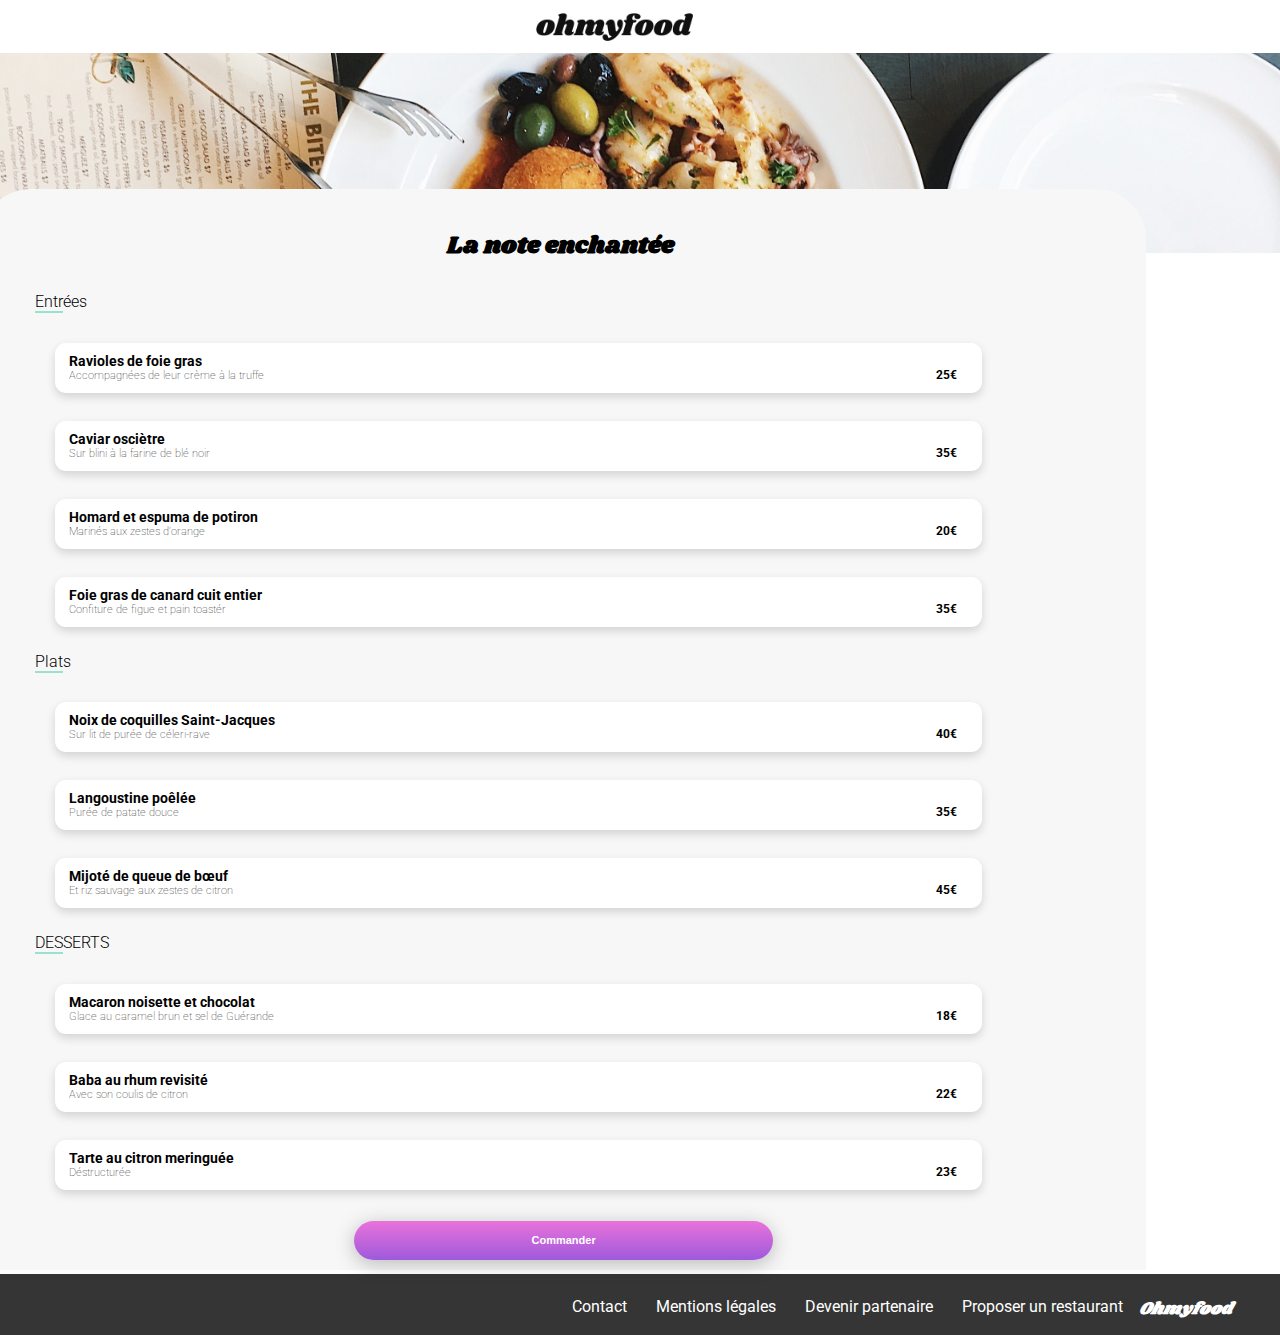
==== commit e81a9ab1: "refont du projet avec la methode 7.1" ====
--- a/Restaurant/La_note_enchantée.html
+++ b/Restaurant/La_note_enchantée.html
@@ -8,7 +8,7 @@
     <link rel="preconnect" href="https://fonts.googleapis.com" />
     <link rel="preconnect" href="https://fonts.gstatic.com" crossorigin />
     <link
-      href="https://fonts.googleapis.com/css2?family=Raleway:wght@400;500;700&display=swap"
+      href="https://fonts.googleapis.com/css2?family=Raleway:wght@400;500;700&amp;display=swap"
       rel="stylesheet"
     />
     <link
@@ -19,14 +19,14 @@
       referrerpolicy="no-referrer"
     />
     <link
-      href="https://fonts.googleapis.com/css2?family=Roboto:wght@300&family=Unbounded:wght@200&display=swap"
-      rel="stylesheet"
-    />
-    <link
-      href="https://fonts.googleapis.com/css2?family=Shrikhand&display=swap"
-      rel="stylesheet"
-    />
-    <link rel="stylesheet" href="../main.css" />
+      href="https://fonts.googleapis.com/css2?family=Roboto:wght@300&amp;family=Unbounded:wght@200&amp;display=swap"
+      rel="stylesheet"
+    />
+    <link
+      href="https://fonts.googleapis.com/css2?family=Shrikhand&amp;display=swap"
+      rel="stylesheet"
+    />
+    <link rel="stylesheet" href="../Sass/main.css" />
   </head>
 
   <header>
@@ -40,7 +40,7 @@
         <div class="logoResto">
           <img
             class="logorestoTaille"
-            src="../Images_et_textes_Ohmyfood/images/logo/ohmyfood.png"
+            src="../asset/Images_et_textes_Ohmyfood/images/logo/ohmyfood.png"
             alt="logo Oh my food"
           />
         </div>
@@ -51,7 +51,7 @@
   <main>
     <img
       class="imgResto"
-      src="../Images_et_textes_Ohmyfood/images/restaurants/stil-u2Lp8tXIcjw-unsplash.jpg"
+      src="../asset/Images_et_textes_Ohmyfood/images/restaurants/stil-u2Lp8tXIcjw-unsplash.jpg"
       alt="La palette du gout"
     />
 
--- a/Sass/main.css
+++ b/Sass/main.css
@@ -0,0 +1,937 @@
+@keyframes heartbg {
+  from {
+    opacity: 0;
+  }
+  to {
+    opacity: 1;
+  }
+}
+@keyframes valid {
+  from {
+    width: 0px;
+  }
+  to {
+    width: 60px;
+  }
+}
+@keyframes moveInleft {
+  0% {
+    opacity: 0;
+    transform: translateX(-10px);
+  }
+  80% {
+    transform: translateX(10px);
+  }
+  100% {
+    opacity: 1;
+    transform: translate(0);
+  }
+}
+@keyframes loader {
+  100% {
+    transform: translateY(-30px);
+  }
+}
+@keyframes disappear {
+  0% {
+    transform: scale(1);
+  }
+  100% {
+    transform: scale(0);
+  }
+}
+@keyframes mooveinRight {
+  0% {
+    transform: translate(0);
+  }
+  100% {
+    transform: translateX(-45px);
+  }
+}
+/*Header*/
+img#logoTaille {
+  width: 172px;
+}
+
+.logoResto {
+  width: 100%;
+  height: 32px;
+  display: flex;
+  justify-content: center;
+  margin-top: 11px;
+  margin-bottom: 10px;
+  align-items: center;
+}
+
+.logorestoTaille {
+  width: 157px;
+}
+
+.Retour {
+  position: absolute;
+  left: 10px;
+  top: 20px;
+}
+
+a#colorretour {
+  color: black;
+}
+
+.titreFooter {
+  padding-top: 13px;
+  margin-left: 34px;
+  margin-top: 0;
+  font-size: 14px;
+  font-family: Shrikhand;
+  font-style: italic;
+}
+
+.fondFooter {
+  background-color: #353535;
+  color: #ffffff;
+}
+
+ul.PositionFooter {
+  margin: 0;
+}
+
+.titreFooter {
+  margin-right: 48px;
+  margin-left: 16px;
+  margin-top: 10px;
+  font-size: 17px;
+  font-family: Shrikhand;
+  font-style: italic;
+}
+
+@media screen and (min-width: 1024px) {
+  .logorestoTaille {
+    margin-right: 51px;
+    width: 157px;
+  }
+  .imgResto {
+    width: 100%;
+    height: 28rem;
+    -o-object-fit: cover;
+       object-fit: cover;
+  }
+  ul.PositionFooter {
+    display: flex;
+    flex-direction: row-reverse;
+    gap: 29px;
+    padding-top: 16px;
+  }
+  .fondFooter {
+    background-color: #353535;
+    color: #ffffff;
+    display: flex;
+    flex-direction: row-reverse;
+  }
+}
+body {
+  margin: 0;
+  font-family: "roboto", sans-serif;
+}
+
+.iconSpace {
+  margin-right: 9px;
+}
+
+.ville {
+  width: 100%;
+  background-color: #eaeaea;
+  height: 42px;
+  margin-bottom: -21px;
+  display: flex;
+  justify-content: center;
+  align-items: center;
+}
+
+h1#reserve {
+  font-size: 22px;
+  text-align: center;
+  padding-top: 10px;
+  display: flex;
+  justify-content: center;
+}
+
+p#decouvrir {
+  text-align: center;
+  font-size: 14px;
+}
+
+.Reservation {
+  background-color: #f6f6f6;
+  height: 193px;
+}
+
+.titreFonction {
+  display: flex;
+  justify-content: flex-start;
+  margin-left: 30px;
+}
+
+.categorie {
+  display: flex;
+  flex-direction: column;
+  align-items: center;
+}
+
+.encadrement {
+  position: relative;
+  flex-grow: 1;
+  border-radius: 20px;
+  box-shadow: 0px 4px 10px rgba(0, 0, 0, 0.15);
+  padding: 21px;
+  font-weight: bold;
+  text-align: center;
+  margin-top: 16px;
+  width: 70%;
+  font-size: 14px;
+  margin-bottom: 16px;
+  background: #f6f6f6;
+}
+
+.encadrement:hover i {
+  color: #9356dc;
+}
+
+.num {
+  background-color: #9356dc;
+  border-radius: 50%;
+  height: 19px;
+  width: 19px;
+  text-align: center;
+  position: absolute;
+  color: #ffffff;
+  left: -2%;
+}
+
+.restaurant {
+  background-color: #f6f6f6;
+  height: 100%;
+  display: flex;
+  flex-direction: column;
+}
+
+.encadrementResto {
+  position: relative;
+  border-radius: 20px;
+  box-shadow: 0px 4px 10px rgba(0, 0, 0, 0.15);
+  padding: 2px;
+  font-weight: bold;
+  text-align: center;
+  margin-top: 16px;
+  width: 74%;
+  font-size: 14px;
+  height: 197px;
+  margin-bottom: 12px;
+  background-color: #ffffff;
+  margin-left: 1px;
+}
+
+.image {
+  border-radius: 15px 15px 0 0;
+  -o-object-fit: cover;
+  object-fit: cover;
+  height: 73%;
+  width: 100%;
+}
+
+.titre {
+  display: flex;
+  margin: 0;
+  margin-top: 4px;
+  margin-left: 17px;
+  color: black;
+}
+
+.nouveau {
+  content: "Nouveau";
+  position: absolute;
+  background-color: #99e2d0;
+  font-size: 14px;
+  padding: 6px 10px;
+  color: #278870;
+  border-radius: 2px;
+  right: 17px;
+  top: 13px;
+}
+
+.text {
+  display: flex;
+  margin: 0;
+  margin-top: 4px;
+  font-weight: 300;
+  font-size: 12px;
+  margin-left: 18px;
+  color: black;
+}
+
+#titreResto {
+  margin: 0;
+  display: flex;
+  justify-content: flex-start;
+  margin-left: 30px;
+  padding-top: 15px;
+}
+
+a {
+  text-decoration: none;
+  color: #ffffff;
+}
+
+li {
+  list-style-type: none;
+  color: #ffffff;
+  margin-top: 7px;
+}
+
+button#reservationBtn {
+  font-weight: bold;
+  font-size: 16px;
+  color: #ffffff;
+  font-size: 11px;
+  border-radius: 30px;
+  border: none;
+  background: linear-gradient(to top, #9356dc -14%, #ff79da 128%);
+  box-shadow: 0px 4px 20px rgba(0, 0, 0, 0.25);
+  width: 74%;
+  height: 39px;
+  display: flex;
+  align-items: center;
+  justify-content: center;
+  margin-left: 11%;
+  cursor: pointer;
+}
+
+#reservationBtn:hover {
+  opacity: 0.8;
+  box-shadow: 0px 8px 27px 0px rgba(0, 0, 0, 0.3);
+  cursor: pointer;
+}
+
+span {
+  font-weight: bold;
+}
+
+.positionCardResto {
+  display: flex;
+  flex-direction: column;
+  align-items: center;
+}
+
+.coeur {
+  position: absolute;
+  right: -7px;
+  top: 158px;
+  color: black;
+  font-size: 25px;
+}
+
+i.fa-solid.fa-heart.bg {
+  opacity: 0;
+  transition: all 500ms ease-in-out;
+  background: linear-gradient(to top, #9356DC -14%, #FF79DA 128%);
+  background: -webkit- linear-gradient(to top, #9356DC -14%, #FF79DA 128%);
+  -webkit-background-clip: text;
+  -webkit-text-fill-color: transparent;
+  position: absolute;
+  left: 0px;
+  top: 1px;
+}
+
+i.fa-solid.fa-heart.bg:hover {
+  animation: heartbg;
+  opacity: 1;
+}
+
+.loaderContainer {
+  position: fixed;
+  background: #ffffff;
+  opacity: 0.5;
+  width: 100%;
+  height: 100%;
+  display: flex;
+  justify-content: center;
+  align-items: center;
+  z-index: 1;
+  animation: disappear 200ms;
+  animation-delay: 5s;
+  animation-fill-mode: forwards;
+}
+
+.point1 {
+  width: 50px;
+  height: 50px;
+  border-radius: 50%;
+  background: black;
+  opacity: 1;
+  margin: 0 15px;
+  animation: loader infinite 0.3s alternate;
+}
+
+.point2 {
+  width: 50px;
+  height: 50px;
+  border-radius: 50%;
+  background: black;
+  opacity: 1;
+  margin: 0 15px;
+  animation: loader infinite 0.3s alternate;
+  animation-delay: 0.05s;
+}
+
+.point3 {
+  width: 50px;
+  height: 50px;
+  border-radius: 50%;
+  background: black;
+  opacity: 1;
+  margin: 0 15px;
+  animation: loader infinite 0.3s alternate;
+  animation-delay: 0.1s;
+}
+
+@media screen and (min-width: 1024px) {
+  body {
+    margin: 0;
+    font-family: "roboto", sans-serif;
+  }
+  .positionCardResto {
+    display: flex;
+    flex-direction: row;
+    align-items: center;
+    flex-wrap: wrap;
+    margin-left: 41px;
+    gap: 32px;
+    justify-content: center;
+  }
+  img {
+    display: flex;
+    justify-content: center;
+  }
+  button#reservationBtn {
+    font-weight: bold;
+    color: #ffffff;
+    font-size: 16px;
+    font-size: 11px;
+    border-radius: 30px;
+    border: none;
+    background: linear-gradient(to top, #9356dc -14%, #ff79da 128%);
+    box-shadow: 0px 4px 20px rgba(0, 0, 0, 0.25);
+    width: 18%;
+    height: 46px;
+    margin-left: 41%;
+    cursor: pointer;
+  }
+  .titreFonction {
+    margin-left: 21px;
+    display: flex;
+    justify-content: flex-start;
+    font-weight: 700;
+    font-size: 17px;
+  }
+  .encadrement {
+    position: relative;
+    flex-grow: 1;
+    border-radius: 20px;
+    box-shadow: 0px 4px 10px rgba(0, 0, 0, 0.15);
+    padding: 21px;
+    font-weight: bold;
+    text-align: center;
+    margin-top: 16px;
+    margin-left: 3%;
+    width: 8%;
+    font-size: 14px;
+    display: flex;
+    justify-content: center;
+    align-items: center;
+    background: #f6f6f6;
+  }
+  .num {
+    background-color: #9356dc;
+    border-radius: 50%;
+    height: 19px;
+    width: 19px;
+    text-align: center;
+    position: absolute;
+    color: #ffffff;
+    left: -1%;
+  }
+  .image {
+    border-radius: 15px 15px 0 0;
+    -o-object-fit: cover;
+       object-fit: cover;
+    height: 71%;
+    width: 100%;
+    margin-left: 0px;
+  }
+  #titreResto {
+    margin-left: -55%;
+  }
+  .titre {
+    display: flex;
+    margin: 0;
+    margin-top: 20px;
+    margin-left: 17px;
+    color: black;
+  }
+  .text {
+    display: flex;
+    margin: 0;
+    margin-top: 6px;
+    font-weight: 300;
+    font-size: 12px;
+    margin-left: 18px;
+    color: black;
+  }
+  .encadrementResto {
+    padding: 2px;
+    width: 42%;
+    height: 239px;
+  }
+  .restaurant {
+    background-color: #f6f6f6;
+    height: 100%;
+    display: flex;
+    flex-direction: column;
+    align-items: center;
+  }
+  section.Fonctionnement {
+    display: flex;
+    flex-direction: column;
+    flex-wrap: wrap;
+    width: 70%;
+    padding-left: 16%;
+  }
+  .categorie {
+    display: flex;
+    flex-direction: row;
+    flex-wrap: wrap;
+  }
+  a#colorRestaurant {
+    color: white;
+  }
+  .coeur {
+    position: absolute;
+    right: 15px;
+    top: 196px;
+    color: black;
+    font-size: 25px;
+  }
+  .ville {
+    width: 100%;
+    background-color: #eaeaea;
+    height: 42px;
+    margin-bottom: -35px;
+    display: flex;
+    justify-content: center;
+    align-items: center;
+  }
+  h1#reserve {
+    font-size: 42px;
+    text-align: center;
+    padding-top: 10px;
+    display: flex;
+    justify-content: center;
+  }
+  p#decouvrir {
+    text-align: center;
+    font-size: 18px;
+    margin-top: -17px;
+  }
+}
+.carte {
+  position: relative;
+  top: -64px;
+  border-radius: 50px 50px 0 0;
+  margin-bottom: -60px;
+  background-color: #f7f7f7;
+  height: 100%;
+}
+
+.carteNote {
+  position: relative;
+  top: -64px;
+  border-radius: 50px 50px 0 0;
+  margin-bottom: -60px;
+  background-color: #f7f7f7;
+  height: 100%;
+}
+
+.imgResto {
+  width: 100%;
+  -o-object-fit: cover;
+     object-fit: cover;
+  height: 200px;
+}
+
+.Titre {
+  display: flex;
+  flex-direction: row;
+  justify-content: center;
+}
+
+.titreCarte {
+  font-size: 20px;
+  padding-top: 23px;
+  margin-right: 7px;
+  font-family: Shrikhand;
+}
+
+.coeurResto {
+  margin-top: 39px;
+  font-size: 25px;
+}
+
+i.fa-solid.fa-heart.bg {
+  opacity: 0;
+  transition: all 500ms ease-in-out;
+  background: linear-gradient(to top, #9356DC -14%, #FF79DA 128%);
+  background: -webkit- linear-gradient(to top, #9356DC -14%, #FF79DA 128%);
+  -webkit-background-clip: text;
+  -webkit-text-fill-color: transparent;
+  position: relative;
+  left: -31px;
+  top: 0px;
+}
+
+.encadrementRestaurant {
+  position: relative;
+  flex-grow: 1;
+  border-radius: 11px;
+  box-shadow: 0px 4px 10px rgba(0, 0, 0, 0.15);
+  padding: 21px;
+  font-weight: bold;
+  text-align: center;
+  margin-top: 16px;
+  margin-left: 17px;
+  width: 76%;
+  font-size: 14px;
+  height: 8px;
+  margin-bottom: 12px;
+  background: #ffffff;
+  text-align: start;
+}
+
+.titrePlat {
+  margin: -7px;
+  margin-bottom: 7px;
+  margin-top: -11px;
+  font-size: 14px;
+  overflow: hidden;
+  white-space: nowrap;
+  text-overflow: ellipsis;
+  padding-right: 25px;
+}
+
+.supPlat {
+  margin: -7px;
+  font-weight: 100;
+  font-size: 11px;
+  overflow: hidden;
+  white-space: nowrap;
+  text-overflow: ellipsis;
+  padding-right: 27px;
+}
+
+.prix {
+  position: absolute;
+  right: 25px;
+  top: 25px;
+  font-size: 12px;
+}
+
+h2.EPD {
+  font-weight: 300;
+  font-size: 16px;
+  margin-left: 12px;
+  border-bottom: 2px solid #99e2d0;
+  width: 28px;
+}
+
+.positionButtonCommande {
+  display: flex;
+  justify-content: center;
+}
+
+button#CommandeBtn {
+  font-weight: bold;
+  color: #ffffff;
+  font-size: 16px;
+  font-size: 11px;
+  border-radius: 30px;
+  border: none;
+  background: linear-gradient(to top, #9356dc -14%, #ff79da 128%);
+  box-shadow: 0px 4px 20px rgba(0, 0, 0, 0.25);
+  width: 74%;
+  height: 39px;
+  display: flex;
+  align-items: center;
+  justify-content: center;
+  margin-top: 19px;
+  cursor: pointer;
+}
+
+.validation {
+  position: absolute;
+  right: 0px;
+  top: 0px;
+  font-size: 12px;
+  background-color: #99E2D0;
+  border-radius: 0 10px 10px 0;
+  color: white;
+  height: 50px;
+  display: flex;
+  justify-content: center;
+  align-items: center;
+  width: 0;
+  right: 7px;
+}
+
+.encadrementRestaurant:hover .validation {
+  display: flex;
+  align-items: center;
+  justify-content: center;
+  animation: valid 500ms;
+  transform-origin: 100%;
+  right: 0;
+  animation-fill-mode: forwards;
+}
+.encadrementRestaurant:hover .prix {
+  position: absolute;
+  right: 25px;
+  top: 25px;
+  font-size: 12px;
+  animation: mooveinRight 500ms;
+  animation-fill-mode: forwards;
+}
+
+.positionPlat {
+  animation-name: moveInleft;
+  animation-duration: 2s;
+}
+
+.positionPlat2 {
+  animation-name: moveInleft;
+  animation-duration: 4s;
+}
+
+.positionPlat3 {
+  animation-name: moveInleft;
+  animation-duration: 6s;
+}
+
+@media screen and (min-width: 1024px) {
+  body {
+    margin: 0;
+    font-family: "roboto", sans-serif;
+  }
+  .coeurResto {
+    margin-top: 45px;
+    font-size: 25px;
+  }
+  i.fa-solid.fa-heart.bg {
+    opacity: 0;
+    transition: all 500ms ease-in-out;
+    background: linear-gradient(to top, #9356DC -14%, #FF79DA 128%);
+    background: -webkit- linear-gradient(to top, #9356DC -14%, #FF79DA 128%);
+    -webkit-background-clip: text;
+    -webkit-text-fill-color: transparent;
+    position: relative;
+    left: -31px;
+    top: 0px;
+  }
+  .carte {
+    position: relative;
+    top: -64px;
+    border-radius: 50px 50px 0 0;
+    margin-bottom: -60px;
+    background-color: #f7f7f7;
+    height: 100%;
+    margin-left: 250px;
+    right: 21%;
+    width: 91%;
+  }
+  .titreCarte {
+    font-size: 24px;
+    display: flex;
+    justify-content: center;
+    font-weight: bold;
+    font-family: Shrikhand;
+  }
+  .Titre {
+    display: flex;
+    justify-content: center;
+    flex-direction: row;
+  }
+  h2.EPD {
+    font-weight: 300;
+    font-size: 16px;
+    margin-left: 54px;
+    border-bottom: 2px solid #99e2d0;
+    width: 28px;
+  }
+  .encadrementRestaurant {
+    position: relative;
+    flex-grow: 1;
+    border-radius: 11px;
+    box-shadow: 0px 4px 10px rgba(0, 0, 0, 0.15);
+    padding: 21px;
+    font-weight: bold;
+    text-align: center;
+    margin-top: 16px;
+    margin-left: 72px;
+    width: 76%;
+    font-size: 14px;
+    height: 8px;
+    margin-bottom: 12px;
+    background: #ffffff;
+    text-align: start;
+  }
+  .positionPlat {
+    display: flex;
+    flex-direction: column;
+    animation-name: moveInleft;
+    animation-duration: 2s;
+  }
+  .positionPlat2 {
+    display: flex;
+    flex-direction: column;
+    animation-name: moveInleft;
+    animation-duration: 4s;
+  }
+  .positionPlat3 {
+    display: flex;
+    flex-direction: column;
+    animation-name: moveInleft;
+    animation-duration: 6s;
+  }
+  button#CommandeBtn {
+    font-weight: bold;
+    color: #ffffff;
+    font-size: 16px;
+    font-size: 11px;
+    border-radius: 30px;
+    border: none;
+    background: linear-gradient(to top, #9356dc -14%, #ff79da 128%);
+    box-shadow: 0px 4px 20px rgba(0, 0, 0, 0.25);
+    width: 9%;
+    height: 40px;
+    margin: 10px;
+    cursor: pointer;
+  }
+  button#CommandeBtn:hover {
+    opacity: 0.8;
+    box-shadow: 0px 8px 27px 0px rgba(0, 0, 0, 0.3);
+    cursor: pointer;
+  }
+  .positionButtonCommande {
+    display: flex;
+    justify-content: center;
+  }
+}
+@media screen and (min-width: 768px) {
+  .carte {
+    position: relative;
+    top: -64px;
+    border-radius: 50px 50px 0 0;
+    margin-bottom: -60px;
+    background-color: #f7f7f7;
+    height: 100%;
+  }
+  .encadrementRestaurant {
+    position: relative;
+    flex-grow: 1;
+    border-radius: 11px;
+    box-shadow: 0px 4px 10px rgba(0, 0, 0, 0.15);
+    padding: 21px;
+    font-weight: bold;
+    text-align: center;
+    margin-top: 16px;
+    width: 76%;
+    font-size: 14px;
+    height: 8px;
+    margin-bottom: 12px;
+    background: #ffffff;
+    text-align: start;
+    margin-left: 74px;
+  }
+  button#CommandeBtn {
+    font-weight: bold;
+    color: #ffffff;
+    font-size: 11px;
+    border-radius: 30px;
+    border: none;
+    background: linear-gradient(to top, #9356dc -14%, #ff79da 128%);
+    box-shadow: 0px 4px 20px rgba(0, 0, 0, 0.25);
+    width: 36%;
+    height: 39px;
+    display: flex;
+    align-items: center;
+    justify-content: center;
+    margin-top: 19px;
+    cursor: pointer;
+  }
+  h2.EPD {
+    font-weight: 300;
+    font-size: 16px;
+    margin-left: 54px;
+    border-bottom: 2px solid #99e2d0;
+    width: 28px;
+  }
+}
+@media screen and (min-width: 1440px) {
+  .carte {
+    position: relative;
+    top: -64px;
+    border-radius: 50px 50px 0 0;
+    margin-bottom: -60px;
+    background-color: #f7f7f7;
+    height: 100%;
+    margin-left: 250px;
+    right: 100px;
+    width: 87%;
+    left: -154px;
+  }
+  .encadrementRestaurant {
+    position: relative;
+    flex-grow: 1;
+    border-radius: 11px;
+    box-shadow: 0px 4px 10px rgba(0, 0, 0, 0.15);
+    padding: 21px;
+    font-weight: bold;
+    text-align: center;
+    margin-top: 16px;
+    margin-left: 14px;
+    width: 45rem;
+    font-size: 14px;
+    height: 8px;
+    margin-bottom: 12px;
+    background: #ffffff;
+    text-align: start;
+  }
+  .positionPlat {
+    display: flex;
+    align-items: center;
+    align-content: center;
+  }
+  .positionPlat2 {
+    display: flex;
+    align-items: center;
+    align-content: center;
+  }
+  .positionPlat3 {
+    display: flex;
+    align-items: center;
+    align-content: center;
+  }
+  h2.EPD {
+    font-weight: 300;
+    font-size: 16px;
+    margin-left: -42px;
+    border-bottom: 2px solid #99e2d0;
+    width: 28px;
+  }
+}/*# sourceMappingURL=main.css.map */